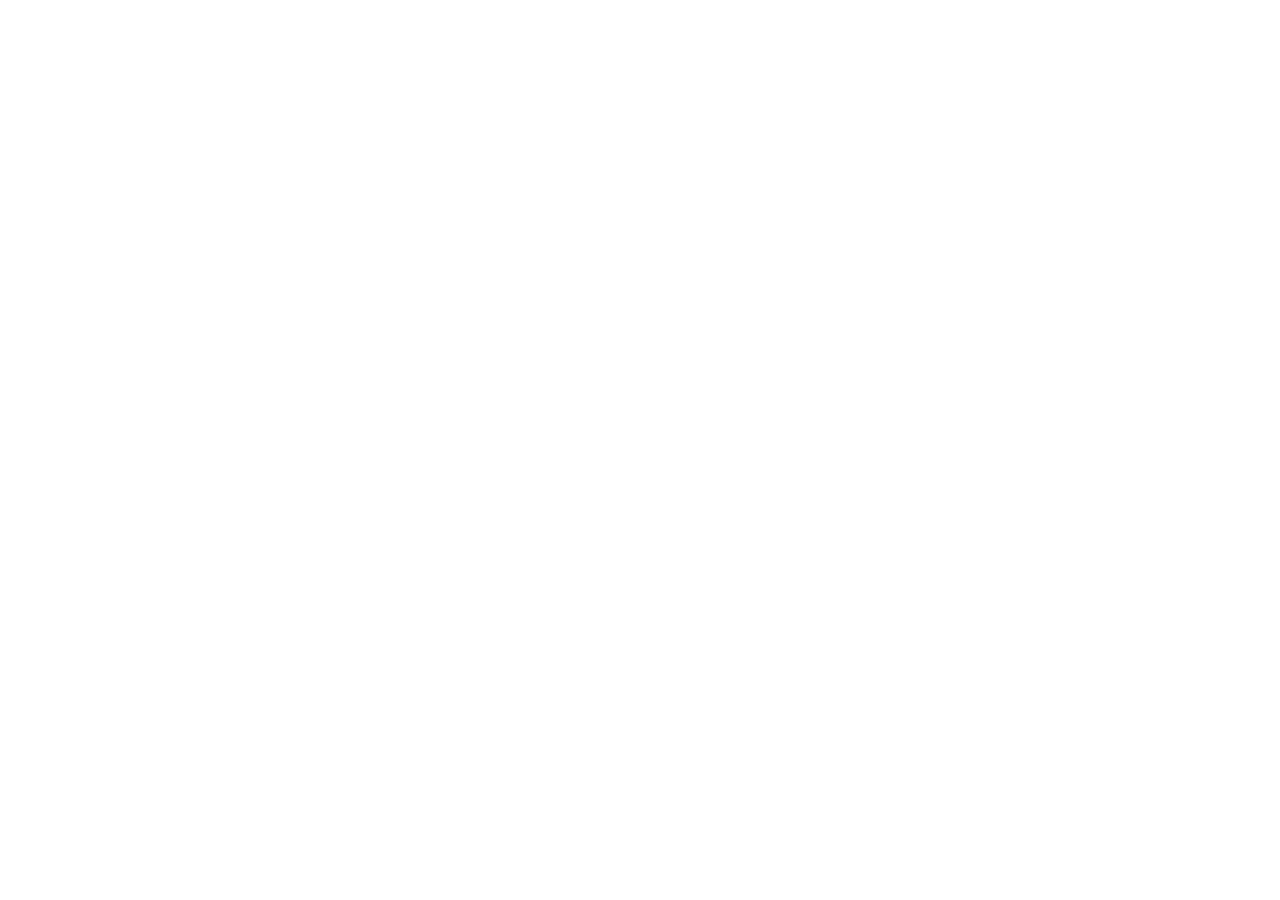
==== index.html @ 945ecff1 "First 3 Lessons First 3 lessons of The Design System, and beginning of challenge in lesson 4" ====
<!DOCTYPE html>
<html lang="en">
  <head>
    <meta charset="UTF-8" />
    <meta
      name="viewport"
      content="width=
    , initial-scale=1.0"
    />
    <title>Document</title>
  </head>
  <body></body>
</html>
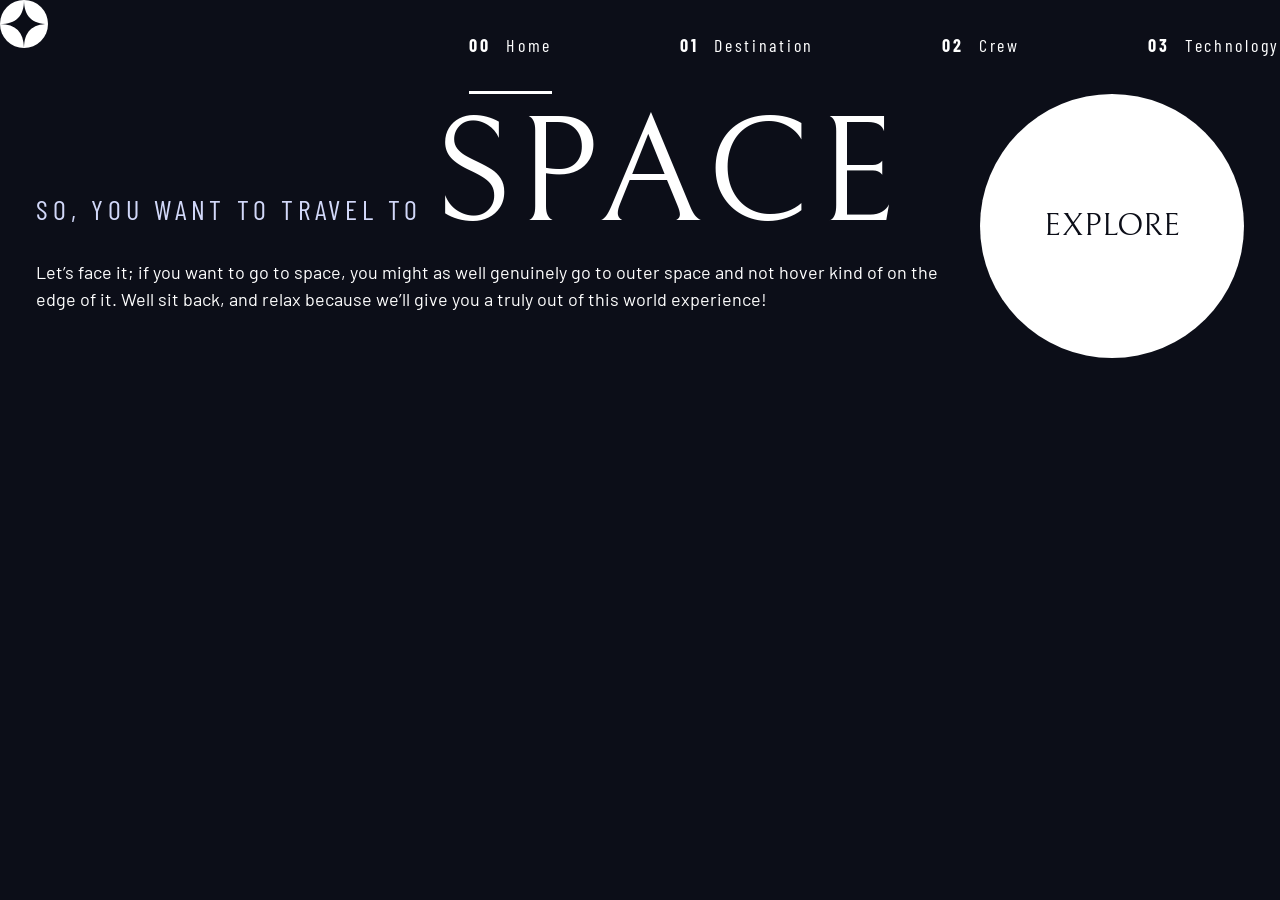
==== commit 1e6e2113: "End of design system, start homepage Completed number indicators lesson to finish off Design System " ====
--- a/index.html
+++ b/index.html
@@ -2,12 +2,99 @@
 <html lang="en">
   <head>
     <meta charset="UTF-8" />
-    <meta
-      name="viewport"
-      content="width=
-    , initial-scale=1.0"
+    <meta name="viewport" content="width=device-width, initial-scale=1.0" />
+
+    <link
+      rel="icon"
+      type="image/png"
+      sizes="32x32"
+      href="./assets/favicon-32x32.png"
     />
-    <title>Document</title>
+    <link rel="stylesheet" href="index.css" />
+    <!-- Google fonts -->
+    <link rel="preconnect" href="https://fonts.googleapis.com" />
+    <link rel="preconnect" href="https://fonts.gstatic.com" crossorigin />
+    <link
+      href="https://fonts.googleapis.com/css2?family=Barlow+Condensed:wght@400;700&family=Bellefair&family=Barlow:wght@400;700&display=swap"
+      rel="stylesheet"
+    />
+
+    <title>Frontend Mentor | Space tourism website</title>
   </head>
-  <body></body>
+  <body>
+    <!-- header -->
+    <div class="primary-header">
+      <!-- logo -->
+      <div>
+        <img
+          src="./assets/shared/logo.svg"
+          alt="space tourism logo"
+          class="logo"
+        />
+      </div>
+      <!-- navigation bar -->
+      <div class="flex" style="flex-direction: column; align-items: center">
+        <nav>
+          <ul class="primary-navigation flex underline-indicator">
+            <li class="active">
+              <a
+                href="index.html"
+                class="ff-sans-cond text-white letter-spacing-2"
+                ><span class="text-white">00</span> Home</a
+              >
+            </li>
+            <li>
+              <a
+                href="destination.html"
+                class="ff-sans-cond text-white letter-spacing-2"
+                ><span class="text-white">01</span> Destination</a
+              >
+            </li>
+            <li>
+              <a
+                href="crew.html"
+                class="ff-sans-cond text-white letter-spacing-2"
+                ><span class="text-white">02</span> Crew</a
+              >
+            </li>
+            <li>
+              <a
+                href="technology.html"
+                class="ff-sans-cond text-white letter-spacing-2"
+                ><span class="text-white">03</span> Technology</a
+              >
+            </li>
+          </ul>
+        </nav>
+      </div>
+    </div>
+
+    <!-- content -->
+    <div class="container flex">
+      <!-- text block -->
+      <div>
+        <h1 class="text-light fs-500 ff-sans-cond uppercase letter-spacing-1">
+          So, you want to travel to
+          <span class="text-white fs-900 ff-serif">Space</span>
+        </h1>
+
+        <p>
+          Let’s face it; if you want to go to space, you might as well genuinely
+          go to outer space and not hover kind of on the edge of it. Well sit
+          back, and relax because we’ll give you a truly out of this world
+          experience!
+        </p>
+      </div>
+
+      <!-- explore button -->
+      <div>
+        <a
+          href="#"
+          class="large-button bg-white text-dark fs-600 ff-serif uppercase"
+          style="margin: auto"
+          >Explore</a
+        >
+      </div>
+    </div>
+  </body>
 </html>
--- a/index.css
+++ b/index.css
@@ -0,0 +1,353 @@
+/* ------------------ */
+/* Custom Properties  */
+/* ------------------ */
+
+:root {
+  /* colors */
+  --clr-dark: 230 35% 7%;
+  --clr-light: 231 77% 90%;
+  --clr-white: 0 0% 100%;
+
+  /* font-sizes */
+  --fs-900: 9.375rem;
+  --fs-800: 6.25rem;
+  --fs-700: 3.5rem;
+  --fs-600: 2rem;
+  --fs-500: 1.75rem;
+  --fs-400: 1.125rem;
+  --fs-300: 1rem;
+  --fs-200: 0.875rem;
+
+  /* font-families */
+  --ff-serif: "Bellefair", serif;
+  --ff-sans-cond: "Barlow Condensed", sans-serif;
+  --ff-sans-normal: "Barlow", sans-serif;
+}
+
+/* ------------------ */
+/*      RESET         */
+/* ------------------ */
+
+/*  based on Andy Bell Modern CSS Reset  */
+/*  https://piccalil.li/blog/a-more-modern-css-reset/   */
+
+/*  Box sizing */
+*,
+*::before,
+*::after {
+  box-sizing: border-box;
+}
+
+/*  Reset margins */
+body,
+h1,
+h2,
+h3,
+h4,
+h5,
+p,
+figure,
+picture {
+  margin: 0;
+}
+
+body,
+h1,
+h2,
+h3,
+h4,
+h5,
+p {
+  font-weight: var(--fs-400);
+}
+
+/*  Remove list styles */
+ul[role="list"],
+ol[role="list"] {
+  list-style: none;
+}
+
+/*  Set core body defaults */
+body {
+  font-family: var(--ff-sans-normal);
+  font-size: var(--fs-400);
+  color: hsl(var(--clr-white));
+  background-color: hsl(var(--clr-dark));
+  min-height: 100vh;
+  line-height: 1.5;
+}
+
+/*  Set shorter line heights on headings/interactive elements */
+h1,
+h2,
+h3,
+h4,
+button,
+input,
+label {
+  line-height: 1.1;
+}
+
+/*  Make images easier to work with */
+img,
+picture {
+  max-width: 100%;
+  display: block;
+}
+
+/*  Inherit fonts for inputs and buttons */
+input,
+button,
+textarea,
+select {
+  font-family: inherit;
+  font-size: inherit;
+}
+
+/*  Remove animations for people who have turned them off */
+@media (perfers-reduced-motion: reduce) {
+  *,
+  *::before,
+  *::after {
+    animation-duration: 0.01ms !important;
+    animation-iteration-count: 1 !important;
+    transition-duration: 0.01ms !important;
+    scroll-behavior: auto !important;
+  }
+}
+
+/* ------------------ */
+/*   Utility Classes  */
+/* ------------------ */
+
+/* --general classes-- */
+
+.flex {
+  display: flex;
+  gap: var(--gap, 1rem);
+}
+
+.grid {
+  display: flex;
+  gap: var(--gap, 1rem);
+}
+
+/* Smart re-usable vertical spacing utility */
+.flow > *:where(:not(:first-child)) {
+  /* Sets up so there is spacing between items, but not to top item. */
+  /* sets default to 1rem, and can use "--flowspace: ___ as inline property you can set for each item */
+  margin-top: var(--flow-space, 1 rem);
+}
+
+.container {
+  padding-inline: 2em;
+  margin-inline: auto;
+  max-width: 80rem;
+}
+
+/*  Adaptation for screen-reader only */
+.sr-only {
+  position: absolute;
+  width: 1px;
+  height: 1px;
+  padding: 0;
+  margin: -1px;
+  overflow: hidden;
+  clip: rect(0, 0, 0, 0);
+  white-space: nowrap; /* added line */
+  border: 0;
+}
+
+/*  --colors--  */
+
+.bg-dark {
+  background-color: hsl(var(--clr-dark));
+}
+.bg-light {
+  background-color: hsl(var(--clr-light));
+}
+.bg-white {
+  background-color: hsl(var(--clr-white));
+}
+
+.text-dark {
+  color: hsl(var(--clr-dark));
+}
+.text-light {
+  color: hsl(var(--clr-light));
+}
+.text-white {
+  color: hsl(var(--clr-white));
+}
+
+/* --typography-- */
+
+.ff-serif {
+  font-family: var(--ff-serif);
+}
+.ff-sans-cond {
+  font-family: var(--ff-sans-cond);
+}
+.ff-sans-normal {
+  font-family: var(--ff-sans-normal);
+}
+
+.letter-spacing-1 {
+  letter-spacing: 4.75px;
+}
+.letter-spacing-2 {
+  letter-spacing: 2.7px;
+}
+.letter-spacing-3 {
+  letter-spacing: 2.35px;
+}
+
+.uppercase {
+  text-transform: uppercase;
+}
+
+.fs-900 {
+  font-size: var(--fs-900);
+}
+.fs-800 {
+  font-size: var(--fs-800);
+}
+.fs-700 {
+  font-size: var(--fs-700);
+}
+.fs-600 {
+  font-size: var(--fs-600);
+}
+.fs-500 {
+  font-size: var(--fs-500);
+}
+.fs-400 {
+  font-size: var(--fs-400);
+}
+.fs-300 {
+  font-size: var(--fs-300);
+}
+.fs-200 {
+  font-size: var(--fs-200);
+}
+
+.fs-900,
+.fs-800,
+.fs-700,
+.fs-600 {
+  line-height: 1.1;
+}
+
+.numbered-title {
+  font-family: var(--ff-sans-cond);
+  font-size: var(--fs-600);
+  text-transform: uppercase;
+  letter-spacing: 4.72;
+}
+
+.numbered-title span {
+  margin-right: 0.5em;
+  font-weight: 700;
+  color: hsl(var(--clr-white) / 0.25);
+}
+
+/* ------------------ */
+/* Componenets        */
+/* ------------------ */
+
+.large-button {
+  position: relative;
+  z-index: 1;
+  padding: 0 2em;
+  border-radius: 50%;
+  display: inline-grid;
+  place-items: center;
+  text-decoration: none;
+  aspect-ratio: 1;
+}
+
+.large-button::after {
+  content: "";
+  position: absolute;
+  z-index: -1;
+  background: hsl(var(--clr-white) / 0.15);
+  width: 100%;
+  height: 100%;
+  border-radius: 50%;
+  opacity: 0;
+  transition: opacity 500ms linear, 500ms ease-in-out;
+}
+
+.large-button:hover::after,
+.large-button:focus::after {
+  transform: scale(1.5);
+  opacity: 1;
+}
+
+.primary-navigation {
+  --gap: 8rem;
+  --underline-gap: 2rem;
+  list-style: none;
+  margin: 0;
+}
+
+.primary-navigation a {
+  text-decoration: none;
+}
+
+.primary-navigation a > span {
+  font-weight: 700;
+  margin-inline-end: 0.5em;
+}
+
+.primary-header {
+  display: flex;
+  justify-content: space-between;
+}
+
+.underline-indicator > * {
+  padding: var(--underline-gap, 1rem) 0;
+  border: 0;
+  cursor: pointer;
+}
+
+.underline-indicator > .active {
+  border-bottom: 0.2rem solid hsl(var(--clr-white));
+}
+
+.underline-indicator > *:hover {
+  border-bottom: 0.2rem solid hsl(var(--clr-white) / 0.25);
+}
+
+.tab-list {
+  --gap: 2.5rem;
+}
+
+.dot-indicators > * {
+  padding: 0.5em;
+  border-radius: 50%;
+  border: 0;
+  background-color: hsl(var(--clr-white) / 0.25);
+  cursor: pointer;
+}
+
+.dot-indicators > .active {
+  background-color: hsl(var(--clr-white));
+}
+
+.dot-indicators > .hover:hover {
+  background-color: hsl(var(--clr-white) / 0.5);
+}
+
+.number-indicators > * {
+  padding: 0.5em 0.75em;
+  border-radius: 50%;
+  border: 0;
+  outline: 0.075em solid hsl(var(--clr-white) / 0.3);
+  cursor: pointer;
+  font-family: var(--ff-serif);
+}
+
+.number-indicators > .hover {
+  outline: 0.075em solid hsl(var(--clr-white));
+}
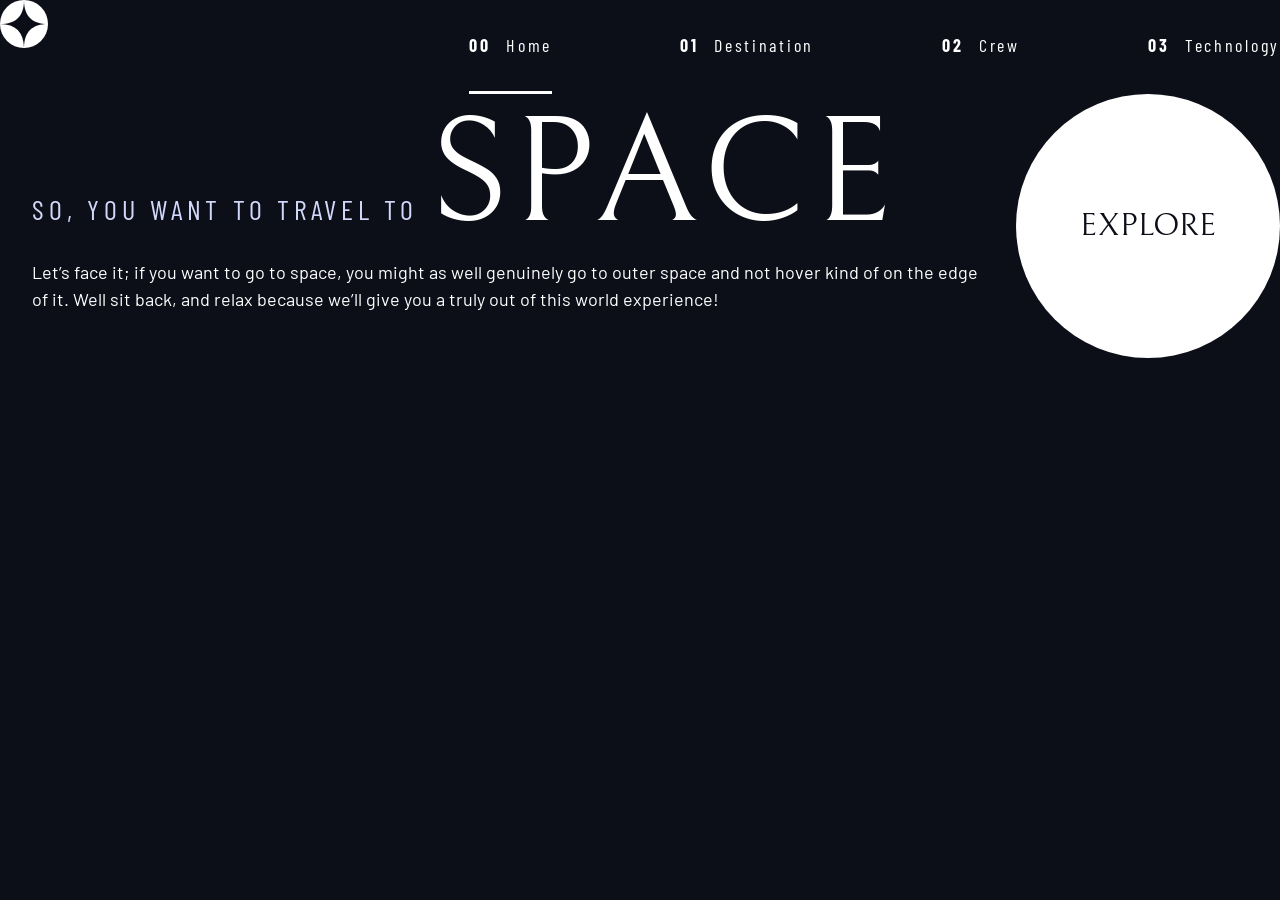
==== commit 172fae93: "Setting up grid container Completed lesson Setting Up Grid Container. Need to review this content." ====
--- a/index.html
+++ b/index.html
@@ -21,9 +21,9 @@
 
     <title>Frontend Mentor | Space tourism website</title>
   </head>
-  <body>
+  <body class="home">
     <!-- header -->
-    <div class="primary-header">
+    <header class="primary-header flex">
       <!-- logo -->
       <div>
         <img
@@ -33,45 +33,40 @@
         />
       </div>
       <!-- navigation bar -->
-      <div class="flex" style="flex-direction: column; align-items: center">
-        <nav>
-          <ul class="primary-navigation flex underline-indicator">
-            <li class="active">
-              <a
-                href="index.html"
-                class="ff-sans-cond text-white letter-spacing-2"
-                ><span class="text-white">00</span> Home</a
-              >
-            </li>
-            <li>
-              <a
-                href="destination.html"
-                class="ff-sans-cond text-white letter-spacing-2"
-                ><span class="text-white">01</span> Destination</a
-              >
-            </li>
-            <li>
-              <a
-                href="crew.html"
-                class="ff-sans-cond text-white letter-spacing-2"
-                ><span class="text-white">02</span> Crew</a
-              >
-            </li>
-            <li>
-              <a
-                href="technology.html"
-                class="ff-sans-cond text-white letter-spacing-2"
-                ><span class="text-white">03</span> Technology</a
-              >
-            </li>
-          </ul>
-        </nav>
-      </div>
-    </div>
+      <nav>
+        <ul class="primary-navigation flex underline-indicator">
+          <li class="active">
+            <a
+              href="index.html"
+              class="ff-sans-cond text-white letter-spacing-2"
+              ><span class="text-white">00</span> Home</a
+            >
+          </li>
+          <li>
+            <a
+              href="destination.html"
+              class="ff-sans-cond text-white letter-spacing-2"
+              ><span class="text-white">01</span> Destination</a
+            >
+          </li>
+          <li>
+            <a href="crew.html" class="ff-sans-cond text-white letter-spacing-2"
+              ><span class="text-white">02</span> Crew</a
+            >
+          </li>
+          <li>
+            <a
+              href="technology.html"
+              class="ff-sans-cond text-white letter-spacing-2"
+              ><span class="text-white">03</span> Technology</a
+            >
+          </li>
+        </ul>
+      </nav>
+    </header>
 
-    <!-- content -->
-    <div class="container flex">
-      <!-- text block -->
+    <!-- text block -->
+    <div class="grid-container">
       <div>
         <h1 class="text-light fs-500 ff-sans-cond uppercase letter-spacing-1">
           So, you want to travel to
@@ -85,7 +80,6 @@
           experience!
         </p>
       </div>
-
       <!-- explore button -->
       <div>
         <a
--- a/index.css
+++ b/index.css
@@ -145,6 +145,24 @@
   max-width: 80rem;
 }
 
+/* Need to better understand this process of grid layout... */
+.grid-container {
+  display: grid;
+  gap: var(--container-gap, 2rem);
+  grid-template-columns: minmax(2e, 1fr) repeat(2, minmax(0, 40rem)) minmax(
+      2em,
+      1fr
+    );
+}
+
+.grid-container > *:first-child {
+  grid-column: 2;
+}
+
+.grid-container > *:last-child {
+  grid-column: 3;
+}
+
 /*  Adaptation for screen-reader only */
 .sr-only {
   position: absolute;
